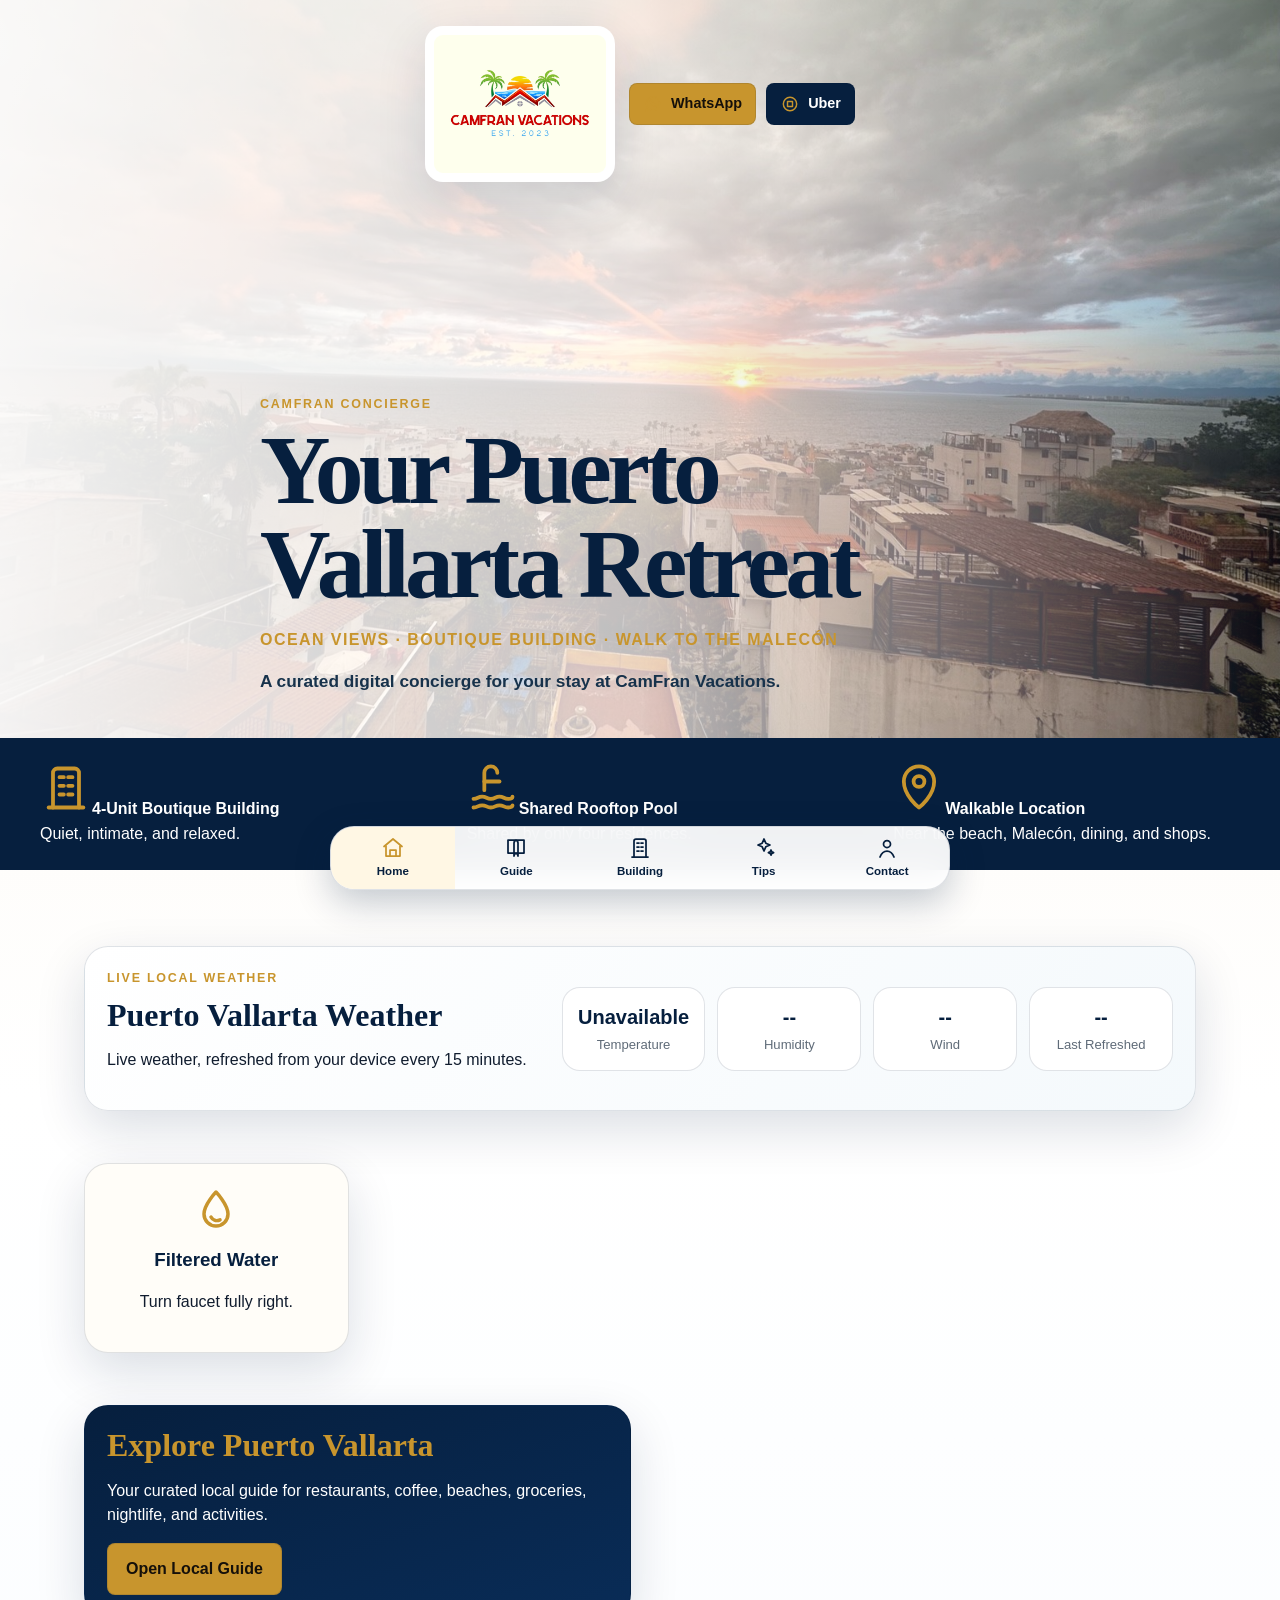
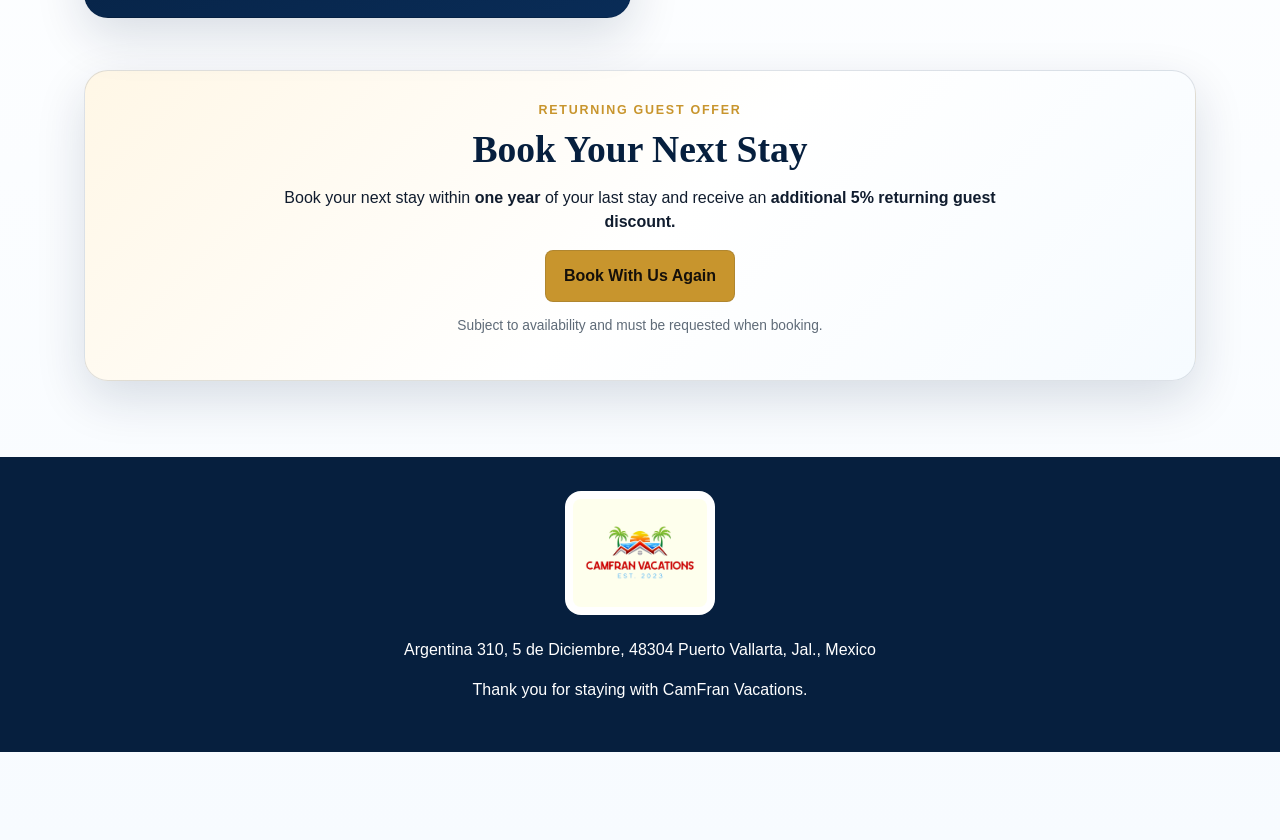
==== index.html @ a319cf04 "Add files via upload" ====
<!doctype html><html lang="en"><head><meta charset="utf-8"><meta name="viewport" content="width=device-width,initial-scale=1"><title>CamFran Concierge | Home</title><link rel="stylesheet" href="styles.css"><meta name="theme-color" content="#061f3e"></head><body>
<header class="hero"><div class="topbar"><img src="logo.jpg" class="brand-logo"><div style="display:flex;gap:10px;flex-wrap:wrap"><a class="btn gold" href="https://wa.me/525525269780"><span class="btn-icon" aria-hidden="true"><svg viewBox="0 0 24 24"><path d="M20 11.5A8 8 0 0 1 8.4 18.7L4 20l1.3-4.2A8 8 0 1 1 20 11.5z"/><path d="M9 8.5c.3 3 3.1 5.7 6.1 6.1l1-1.5-2-.9-.8.8c-1.2-.5-2.2-1.5-2.8-2.8l.8-.8-.9-2z"/></svg></span>WhatsApp</a><a class="btn navy" href="https://m.uber.com/ul/?action=setPickup&dropoff[formatted_address]=Argentina%20310%2C%205%20de%20Diciembre%2C%2048304%20Puerto%20Vallarta%2C%20Jalisco%2C%20Mexico"><span class="btn-icon" aria-hidden="true"><svg viewBox="0 0 24 24"><circle cx="12" cy="12" r="8"/><path d="M9 9h6v6H9z"/></svg></span>Uber</a></div></div><div><p class="eyebrow">CamFran Concierge</p><h1>Your Puerto Vallarta Retreat</h1><p class="subline">Ocean views · Boutique building · Walk to the Malecón</p><p class="intro">A curated digital concierge for your stay at CamFran Vacations.</p></div></header>
<section class="feature-band"><div><span class="ui-icon" aria-hidden="true"><svg viewBox="0 0 24 24"><path d="M4 21h16"/><path d="M6 21V5a2 2 0 0 1 2-2h8a2 2 0 0 1 2 2v16"/><path d="M9 7h2M13 7h2M9 11h2M13 11h2M9 15h2M13 15h2"/></svg></span><strong>4-Unit Boutique Building</strong><br><span>Quiet, intimate, and relaxed.</span></div><div><span class="ui-icon" aria-hidden="true"><svg viewBox="0 0 24 24"><path d="M3 17c2 0 2-1 4-1s2 1 4 1 2-1 4-1 2 1 4 1 2-1 2-1"/><path d="M3 21c2 0 2-1 4-1s2 1 4 1 2-1 4-1 2 1 4 1 2-1 2-1"/><path d="M8 13V5a3 3 0 0 1 6 0"/><path d="M8 9h7"/></svg></span><strong>Shared Rooftop Pool</strong><br><span>Shared by only four residences.</span></div><div><span class="ui-icon" aria-hidden="true"><svg viewBox="0 0 24 24"><path d="M12 21s7-5.3 7-12A7 7 0 1 0 5 9c0 6.7 7 12 7 12z"/><circle cx="12" cy="9" r="2.5"/></svg></span><strong>Walkable Location</strong><br><span>Near the beach, Malecón, dining, and shops.</span></div></section>
<main>

<section class="section weather-card" id="weather">
  <div>
    <p class="eyebrow">Live Local Weather</p>
    <h2>Puerto Vallarta Weather</h2>
    <p class="muted">Live weather, refreshed from your device every 15 minutes.</p>
  </div>
  <div class="weather-grid">
    <div><strong id="weather-temp">Loading...</strong><span>Temperature</span></div>
    <div><strong id="weather-humidity">--</strong><span>Humidity</span></div>
    <div><strong id="weather-wind">--</strong><span>Wind</span></div>
    <div><strong id="weather-updated">--</strong><span>Last Refreshed</span></div>
  </div>
</section>
<section class="section grid four"><article class="tile"><span class="ui-icon" aria-hidden="true"><svg viewBox="0 0 24 24"><path d="M12 3s6 6.2 6 11a6 6 0 0 1-12 0c0-4.8 6-11 6-11z"/><path d="M9.5 15.5c.7 1.4 2.5 2.3 4.5 1.4"/></svg></span><h3>Filtered Water</h3><p>Turn faucet fully right.</p></article></section><section class="section grid two"><article class="card dark"><h2>Explore Puerto Vallarta</h2><p>Your curated local guide for restaurants, coffee, beaches, groceries, nightlife, and activities.</p><a class="btn gold" href="guide.html">Open Local Guide</a></article></section>
<section class="section return-guest">
  <div class="return-inner">
    <p class="eyebrow">Returning Guest Offer</p>
    <h2>Book Your Next Stay</h2>
    <p>Book your next stay within <strong>one year</strong> of your last stay and receive an <strong>additional 5% returning guest discount.</strong></p>
    <a class="btn gold" href="https://linktr.ee/acamel?utm_source=ig&utm_medium=social&utm_content=link_in_bio&fbclid=PAdGRleAS2gqdwZG9mAmV4dG4DYWVtAjExAHNydGMGYXBwX2lkDzEyNDAyNDU3NDI4NzQxNAABpzC49WGapfwmCT6w5GXu7WuhhWnZhzw81uSGbcrA0y_BZ8LbpvivxAHhAyg1_aem_l6NZmRWjEVBDPrZDv1wnKw">Book With Us Again</a>
    <p class="fine">Subject to availability and must be requested when booking.</p>
  </div>
</section>

</main>
<nav class="bottom-nav"><a class="active" href="index.html"><span class="nav-icon" aria-hidden="true"><svg viewBox="0 0 24 24"><path d="M3 10.5 12 3l9 7.5"/><path d="M5 10v10h14V10"/><path d="M9 20v-6h6v6"/></svg></span><span>Home</span></a><a class="" href="guide.html"><span class="nav-icon" aria-hidden="true"><svg viewBox="0 0 24 24"><path d="M4 4h7a3 3 0 0 1 3 3v13a3 3 0 0 0-3-3H4z"/><path d="M20 4h-7a3 3 0 0 0-3 3v13a3 3 0 0 1 3-3h7z"/></svg></span><span>Guide</span></a><a class="" href="building.html"><span class="nav-icon" aria-hidden="true"><svg viewBox="0 0 24 24"><path d="M4 21h16"/><path d="M6 21V5a2 2 0 0 1 2-2h8a2 2 0 0 1 2 2v16"/><path d="M9 7h2M13 7h2M9 11h2M13 11h2M9 15h2M13 15h2"/></svg></span><span>Building</span></a><a class="" href="tips.html"><span class="nav-icon" aria-hidden="true"><svg viewBox="0 0 24 24"><path d="m12 3 1.8 4.2L18 9l-4.2 1.8L12 15l-1.8-4.2L6 9l4.2-1.8z"/><path d="m19 14 .8 1.8 1.8.8-1.8.8L19 19l-.8-1.6-1.8-.8 1.8-.8z"/></svg></span><span>Tips</span></a><a class="" href="contact.html"><span class="nav-icon" aria-hidden="true"><svg viewBox="0 0 24 24"><circle cx="12" cy="8" r="3.5"/><path d="M5 21c1.5-4 4-6 7-6s5.5 2 7 6"/></svg></span><span>Contact</span></a></nav><footer><img src="logo.jpg"><p>Argentina 310, 5 de Diciembre, 48304 Puerto Vallarta, Jal., Mexico</p><p>Thank you for staying with CamFran Vacations.</p></footer><script src="script.js"></script></body></html>
---- styles.css ----
:root{--navy:#061f3e;--gold:#c8952d;--cream:#fbf6ec;--paper:#fffdf8;--text:#101c2e;--muted:#5f6b78;--line:rgba(6,31,62,.12);--shadow:0 18px 50px rgba(6,31,62,.14);--radius:24px}
*{box-sizing:border-box}html{scroll-behavior:smooth}body{margin:0;font-family:-apple-system,BlinkMacSystemFont,"Segoe UI",Arial,sans-serif;background:linear-gradient(180deg,var(--cream),#fff 45%,#f7fbff);color:var(--text);line-height:1.5;padding-bottom:88px}a{text-decoration:none;color:inherit}.hero{min-height:82vh;background:linear-gradient(90deg,rgba(255,255,255,.95),rgba(255,255,255,.74),rgba(6,31,62,.25)),url("hero.jpg") center/cover no-repeat;padding:26px;display:flex;flex-direction:column;justify-content:space-between}.page-hero{background:linear-gradient(135deg,#fff8ec,#fff,#f2f8fc);padding:26px 26px 46px}.topbar{display:flex;justify-content:space-between;align-items:center;gap:14px;max-width:1160px;margin:0 auto 44px}.brand-logo{width:170px;max-width:46vw;background:#fff;border-radius:18px;padding:9px;box-shadow:var(--shadow)}.hero>div,.page-hero>p,.page-hero>h1{max-width:1160px;margin-left:auto;margin-right:auto}.eyebrow{color:var(--gold);text-transform:uppercase;letter-spacing:.14em;font-weight:900;font-size:.78rem;margin:0 0 10px}h1{font-family:Georgia,serif;color:var(--navy);font-size:clamp(3.2rem,10vw,6.1rem);line-height:.96;letter-spacing:-.05em;margin:0;max-width:760px}h2{font-family:Georgia,serif;color:var(--navy);font-size:2rem;line-height:1.08;margin:0 0 14px}h3{color:var(--navy);margin:8px 0}.intro{max-width:560px;font-size:1.08rem;color:#17324b;font-weight:700}.subline{color:var(--gold);text-transform:uppercase;letter-spacing:.09em;font-weight:900}main{max-width:1160px;margin:0 auto;padding:24px}.section{margin:52px 0}.grid{display:grid;gap:18px}.two{grid-template-columns:1fr 1fr}.three{grid-template-columns:repeat(3,1fr)}.four{grid-template-columns:repeat(4,1fr)}.card,.tile,.place,.photo-card{background:var(--paper);border:1px solid var(--line);border-radius:var(--radius);box-shadow:var(--shadow);padding:22px}.tile{text-align:center}.tile b,.place b{font-size:2rem;color:var(--gold);display:block;margin-bottom:8px}.dark{background:linear-gradient(160deg,var(--navy),#092c57);color:#fff}.dark h2,.dark h3{color:var(--gold)}.btn{display:inline-flex;align-items:center;justify-content:center;gap:8px;border-radius:8px;padding:13px 18px;font-weight:900;min-height:46px;border:1px solid var(--line)}.gold{background:var(--gold);color:#15100a}.navy{background:var(--navy);color:#fff}.small{padding:10px 13px;min-height:38px;font-size:.9rem}.feature-band{background:var(--navy);color:#fff;display:grid;grid-template-columns:repeat(3,1fr)}.feature-band div{padding:24px 40px}.feature-band b{color:var(--gold);font-size:2rem}.note{background:#fff7e4;border-left:5px solid var(--gold);padding:13px 15px;border-radius:14px;font-weight:700}.check,.rules{list-style:none;padding:0;margin:0}.check li,.rules li{position:relative;padding-left:28px;margin:10px 0}.check li:before,.rules li:before{content:"";position:absolute;left:0;top:.45em;width:9px;height:9px;border:2px solid var(--gold);border-radius:50%}.photo-card{padding:0;overflow:hidden}.photo-card img,.property-grid img{width:100%;height:280px;object-fit:cover;display:block}.photo-card div{padding:22px}.property-grid{display:grid;grid-template-columns:repeat(3,1fr);gap:14px}.property-grid img{border-radius:22px;box-shadow:var(--shadow)}.steps{counter-reset:item;list-style:none;margin:0;padding:0}.steps li{counter-increment:item;position:relative;padding-left:40px;margin:12px 0}.steps li:before{content:counter(item);position:absolute;left:0;top:-1px;width:28px;height:28px;border-radius:50%;display:grid;place-items:center;background:var(--gold);color:#fff;font-weight:900}.place{display:flex;flex-direction:column;gap:8px}.tag{font-size:.78rem;text-transform:uppercase;letter-spacing:.12em;color:var(--gold);font-weight:900}.vendor-logo{width:120px;background:#fff;border-radius:16px}.searchbox{position:sticky;top:0;z-index:3;background:rgba(255,255,255,.9);backdrop-filter:blur(14px);border:1px solid var(--line);border-radius:18px;padding:12px;box-shadow:var(--shadow);display:flex;gap:10px;align-items:center}.searchbox input{border:0;background:transparent;font-size:1rem;outline:0;width:100%}.bottom-nav{position:fixed;z-index:99;left:10px;right:10px;bottom:10px;max-width:620px;margin:auto;background:rgba(255,255,255,.94);backdrop-filter:blur(16px);border:1px solid var(--line);box-shadow:0 12px 36px rgba(6,31,62,.24);border-radius:24px;display:grid;grid-template-columns:repeat(5,1fr);overflow:hidden}.bottom-nav a{display:flex;flex-direction:column;align-items:center;gap:3px;padding:9px 4px;color:var(--navy);font-size:.72rem;font-weight:800}.bottom-nav .active{background:#fff7e4}.bottom-nav b{font-size:1.2rem}.copy{border:0;background:#eef5fa;color:var(--navy);font-weight:900;padding:8px 10px;border-radius:10px}.fine{font-size:.86rem;color:var(--muted)}footer{background:var(--navy);color:#fff;text-align:center;padding:34px 20px}footer img{width:150px;background:#fff;border-radius:16px;padding:8px}@media(max-width:900px){.hero{min-height:76vh;background:linear-gradient(180deg,rgba(255,255,255,.96),rgba(255,255,255,.78),rgba(6,31,62,.38)),url("hero.jpg") center/cover no-repeat}.topbar{align-items:flex-start}.brand-logo{width:142px}.two,.three,.four,.feature-band,.property-grid{grid-template-columns:1fr}.feature-band div{padding:22px 24px}main{padding:16px}h1{font-size:3.7rem}.photo-card img,.property-grid img{height:245px}}


.weather-card{
  background:linear-gradient(135deg,#fff,#f4f9fc);
  border:1px solid var(--line);
  border-radius:var(--radius);
  box-shadow:var(--shadow);
  padding:22px;
  display:grid;
  grid-template-columns:1fr 1.4fr;
  gap:18px;
  align-items:center;
}
.weather-grid{
  display:grid;
  grid-template-columns:repeat(4,1fr);
  gap:12px;
}
.weather-grid div{
  background:#fff;
  border:1px solid var(--line);
  border-radius:18px;
  padding:14px;
  text-align:center;
}
.weather-grid strong{
  display:block;
  color:var(--navy);
  font-size:1.25rem;
}
.weather-grid span{
  color:var(--muted);
  font-size:.82rem;
}
.return-guest{
  background:linear-gradient(135deg,#fff7e6,#ffffff 52%,#f6fbff);
  border:1px solid var(--line);
  border-radius:var(--radius);
  box-shadow:var(--shadow);
  overflow:hidden;
}
.return-inner{
  padding:30px;
  text-align:center;
  max-width:780px;
  margin:0 auto;
}
.return-inner h2{font-size:2.35rem}
.guide-tiles{
  display:grid;
  grid-template-columns:repeat(2,1fr);
  gap:20px;
}
.guide-tile{
  background:var(--paper);
  border:1px solid var(--line);
  border-radius:var(--radius);
  box-shadow:var(--shadow);
  padding:22px;
}
.tile-head{
  display:flex;
  align-items:flex-start;
  gap:14px;
  border-bottom:1px solid var(--line);
  padding-bottom:14px;
  margin-bottom:16px;
}
.tile-head b{
  font-size:2.2rem;
  color:var(--gold);
}
.listing{
  padding:14px 0;
  border-bottom:1px solid rgba(6,31,62,.08);
}
.listing:last-child{border-bottom:0}
.mini-logo{
  width:96px;
  background:#fff;
  border-radius:12px;
  display:block;
  margin-bottom:8px;
}
@media(max-width:900px){
  .weather-card,
  .weather-grid,
  .guide-tiles{
    grid-template-columns:1fr;
  }
}


.button-row{
  display:flex;
  gap:10px;
  flex-wrap:wrap;
  margin-top:8px;
}
.button-row .btn{
  flex:1 1 130px;
}





/* CamFran Design Standard v5.5: unified premium outline icons */
.ui-icon,
.nav-icon,
.btn-icon{
  display:inline-flex;
  color:#c8952d;
  flex:0 0 auto;
}
.ui-icon svg,
.nav-icon svg,
.btn-icon svg{
  width:100%;
  height:100%;
  fill:none;
  stroke:currentColor;
  stroke-width:1.75;
  stroke-linecap:round;
  stroke-linejoin:round;
}
.tile .ui-icon{
  width:48px;
  height:48px;
  display:flex;
  margin:0 auto 12px;
}
.feature-band .ui-icon{
  width:52px;
  height:52px;
  margin:0 0 8px;
}
.tile-head .ui-icon{
  width:58px;
  height:58px;
  margin:0;
}
.nav-icon{
  width:24px;
  height:24px;
  color:var(--navy);
}
.bottom-nav .active .nav-icon{
  color:#c8952d;
}
.btn-icon{
  width:20px;
  height:20px;
}
.topbar .brand-logo{
  width:190px;
}
.topbar .btn{
  min-height:40px;
  padding:9px 13px;
  font-size:.9rem;
}
@media(max-width:900px){
  .topbar .brand-logo{width:160px}
  .topbar .btn{min-height:38px;padding:8px 11px;font-size:.86rem}
}
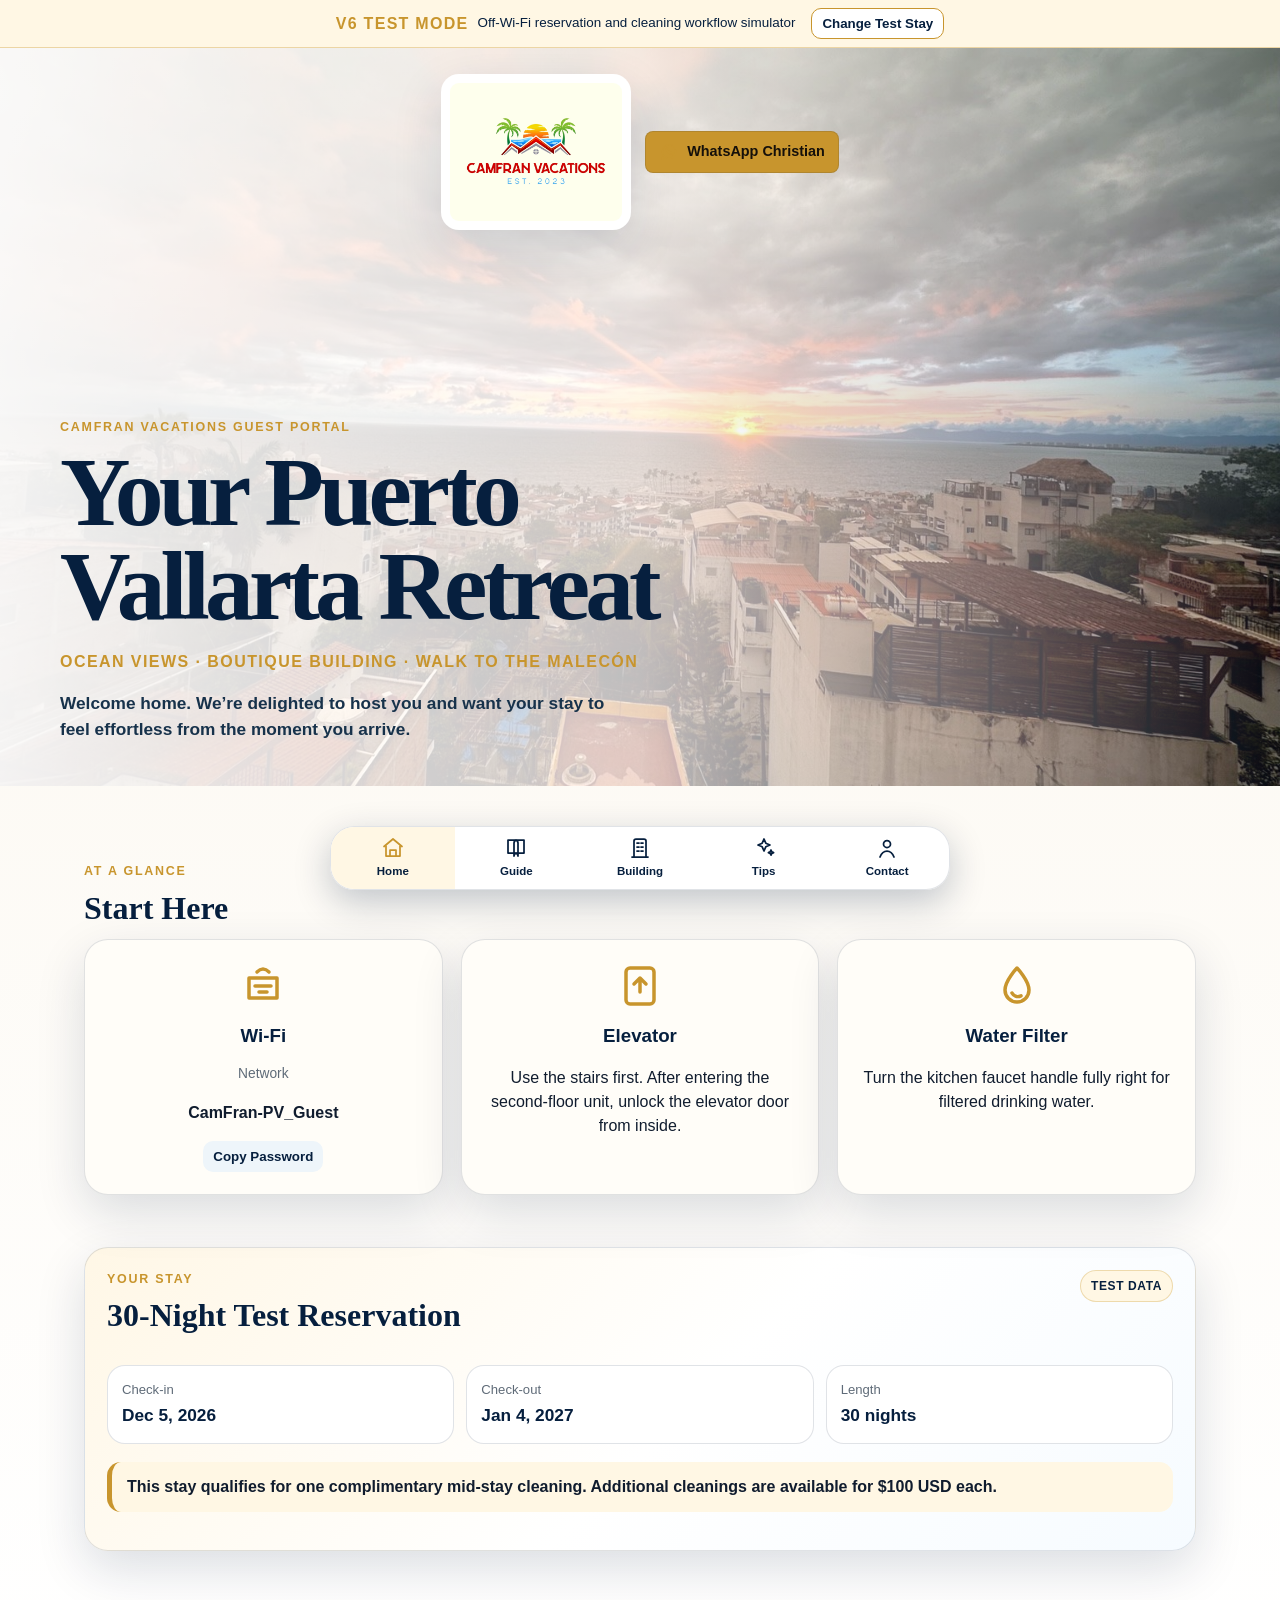
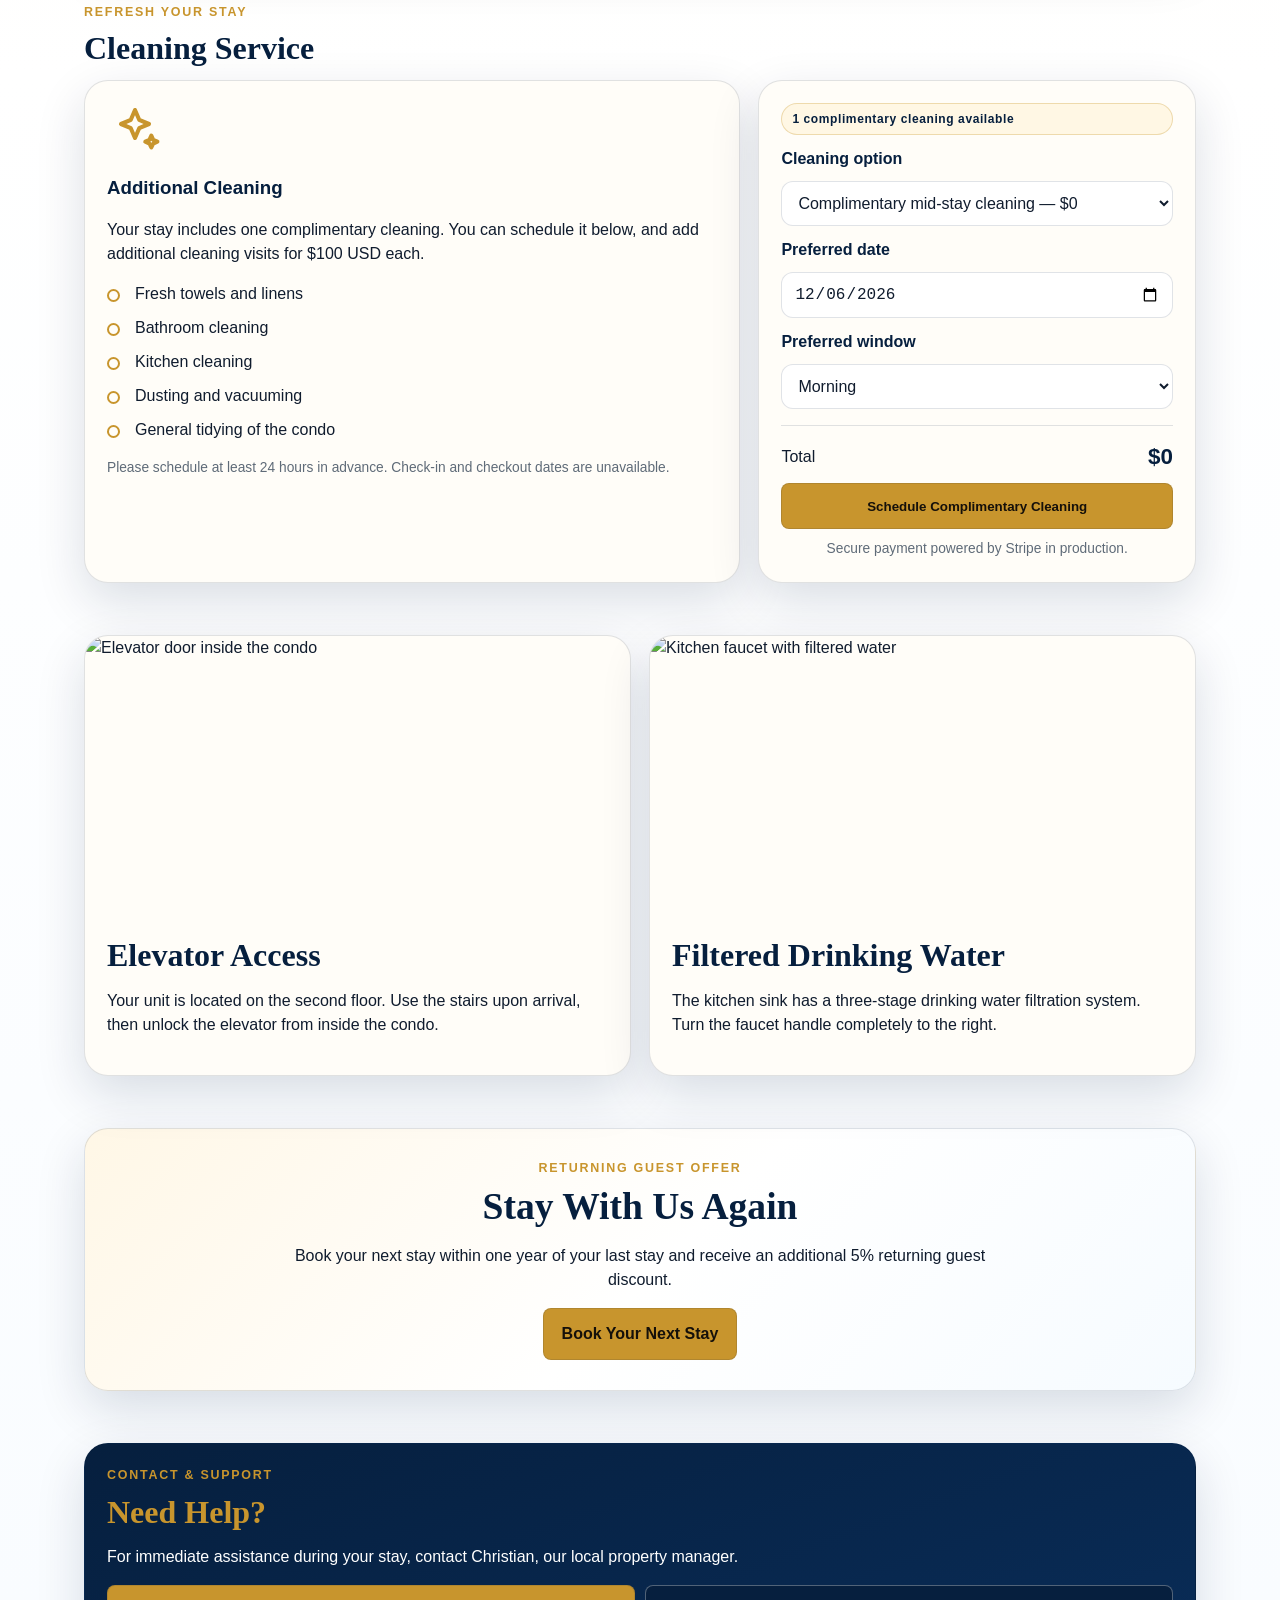
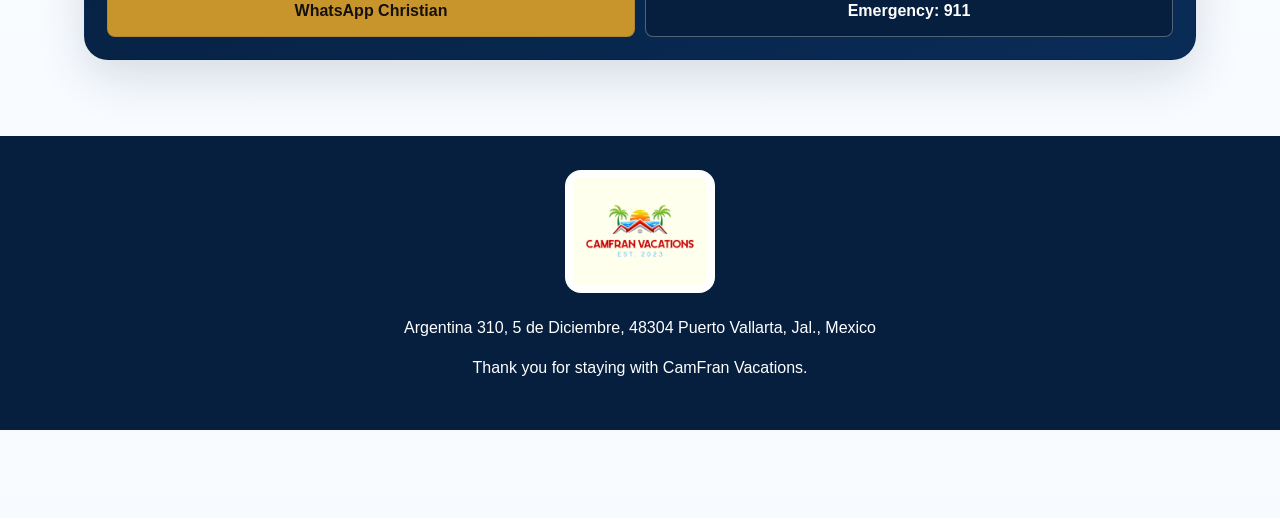
==== commit 05255158: "Add files via upload" ====
--- a/index.html
+++ b/index.html
@@ -1,31 +1,202 @@
-<!doctype html><html lang="en"><head><meta charset="utf-8"><meta name="viewport" content="width=device-width,initial-scale=1"><title>CamFran Concierge | Home</title><link rel="stylesheet" href="styles.css"><meta name="theme-color" content="#061f3e"></head><body>
-<header class="hero"><div class="topbar"><img src="logo.jpg" class="brand-logo"><div style="display:flex;gap:10px;flex-wrap:wrap"><a class="btn gold" href="https://wa.me/525525269780"><span class="btn-icon" aria-hidden="true"><svg viewBox="0 0 24 24"><path d="M20 11.5A8 8 0 0 1 8.4 18.7L4 20l1.3-4.2A8 8 0 1 1 20 11.5z"/><path d="M9 8.5c.3 3 3.1 5.7 6.1 6.1l1-1.5-2-.9-.8.8c-1.2-.5-2.2-1.5-2.8-2.8l.8-.8-.9-2z"/></svg></span>WhatsApp</a><a class="btn navy" href="https://m.uber.com/ul/?action=setPickup&dropoff[formatted_address]=Argentina%20310%2C%205%20de%20Diciembre%2C%2048304%20Puerto%20Vallarta%2C%20Jalisco%2C%20Mexico"><span class="btn-icon" aria-hidden="true"><svg viewBox="0 0 24 24"><circle cx="12" cy="12" r="8"/><path d="M9 9h6v6H9z"/></svg></span>Uber</a></div></div><div><p class="eyebrow">CamFran Concierge</p><h1>Your Puerto Vallarta Retreat</h1><p class="subline">Ocean views · Boutique building · Walk to the Malecón</p><p class="intro">A curated digital concierge for your stay at CamFran Vacations.</p></div></header>
-<section class="feature-band"><div><span class="ui-icon" aria-hidden="true"><svg viewBox="0 0 24 24"><path d="M4 21h16"/><path d="M6 21V5a2 2 0 0 1 2-2h8a2 2 0 0 1 2 2v16"/><path d="M9 7h2M13 7h2M9 11h2M13 11h2M9 15h2M13 15h2"/></svg></span><strong>4-Unit Boutique Building</strong><br><span>Quiet, intimate, and relaxed.</span></div><div><span class="ui-icon" aria-hidden="true"><svg viewBox="0 0 24 24"><path d="M3 17c2 0 2-1 4-1s2 1 4 1 2-1 4-1 2 1 4 1 2-1 2-1"/><path d="M3 21c2 0 2-1 4-1s2 1 4 1 2-1 4-1 2 1 4 1 2-1 2-1"/><path d="M8 13V5a3 3 0 0 1 6 0"/><path d="M8 9h7"/></svg></span><strong>Shared Rooftop Pool</strong><br><span>Shared by only four residences.</span></div><div><span class="ui-icon" aria-hidden="true"><svg viewBox="0 0 24 24"><path d="M12 21s7-5.3 7-12A7 7 0 1 0 5 9c0 6.7 7 12 7 12z"/><circle cx="12" cy="9" r="2.5"/></svg></span><strong>Walkable Location</strong><br><span>Near the beach, Malecón, dining, and shops.</span></div></section>
-<main>
-
-<section class="section weather-card" id="weather">
-  <div>
-    <p class="eyebrow">Live Local Weather</p>
-    <h2>Puerto Vallarta Weather</h2>
-    <p class="muted">Live weather, refreshed from your device every 15 minutes.</p>
+<!doctype html>
+<html lang="en">
+<head>
+  <meta charset="utf-8">
+  <meta name="viewport" content="width=device-width,initial-scale=1">
+  <title>CamFran Vacations | V6 Test Portal</title>
+  <link rel="stylesheet" href="styles.css">
+</head>
+<body>
+  <div class="test-banner">
+    <div>
+      <strong>V6 TEST MODE</strong>
+      <span>Off-Wi-Fi reservation and cleaning workflow simulator</span>
+    </div>
+    <button id="openTester" class="test-button" type="button">Change Test Stay</button>
   </div>
-  <div class="weather-grid">
-    <div><strong id="weather-temp">Loading...</strong><span>Temperature</span></div>
-    <div><strong id="weather-humidity">--</strong><span>Humidity</span></div>
-    <div><strong id="weather-wind">--</strong><span>Wind</span></div>
-    <div><strong id="weather-updated">--</strong><span>Last Refreshed</span></div>
-  </div>
-</section>
-<section class="section grid four"><article class="tile"><span class="ui-icon" aria-hidden="true"><svg viewBox="0 0 24 24"><path d="M12 3s6 6.2 6 11a6 6 0 0 1-12 0c0-4.8 6-11 6-11z"/><path d="M9.5 15.5c.7 1.4 2.5 2.3 4.5 1.4"/></svg></span><h3>Filtered Water</h3><p>Turn faucet fully right.</p></article></section><section class="section grid two"><article class="card dark"><h2>Explore Puerto Vallarta</h2><p>Your curated local guide for restaurants, coffee, beaches, groceries, nightlife, and activities.</p><a class="btn gold" href="guide.html">Open Local Guide</a></article></section>
-<section class="section return-guest">
-  <div class="return-inner">
-    <p class="eyebrow">Returning Guest Offer</p>
-    <h2>Book Your Next Stay</h2>
-    <p>Book your next stay within <strong>one year</strong> of your last stay and receive an <strong>additional 5% returning guest discount.</strong></p>
-    <a class="btn gold" href="https://linktr.ee/acamel?utm_source=ig&utm_medium=social&utm_content=link_in_bio&fbclid=PAdGRleAS2gqdwZG9mAmV4dG4DYWVtAjExAHNydGMGYXBwX2lkDzEyNDAyNDU3NDI4NzQxNAABpzC49WGapfwmCT6w5GXu7WuhhWnZhzw81uSGbcrA0y_BZ8LbpvivxAHhAyg1_aem_l6NZmRWjEVBDPrZDv1wnKw">Book With Us Again</a>
-    <p class="fine">Subject to availability and must be requested when booking.</p>
-  </div>
-</section>
-
-</main>
-<nav class="bottom-nav"><a class="active" href="index.html"><span class="nav-icon" aria-hidden="true"><svg viewBox="0 0 24 24"><path d="M3 10.5 12 3l9 7.5"/><path d="M5 10v10h14V10"/><path d="M9 20v-6h6v6"/></svg></span><span>Home</span></a><a class="" href="guide.html"><span class="nav-icon" aria-hidden="true"><svg viewBox="0 0 24 24"><path d="M4 4h7a3 3 0 0 1 3 3v13a3 3 0 0 0-3-3H4z"/><path d="M20 4h-7a3 3 0 0 0-3 3v13a3 3 0 0 1 3-3h7z"/></svg></span><span>Guide</span></a><a class="" href="building.html"><span class="nav-icon" aria-hidden="true"><svg viewBox="0 0 24 24"><path d="M4 21h16"/><path d="M6 21V5a2 2 0 0 1 2-2h8a2 2 0 0 1 2 2v16"/><path d="M9 7h2M13 7h2M9 11h2M13 11h2M9 15h2M13 15h2"/></svg></span><span>Building</span></a><a class="" href="tips.html"><span class="nav-icon" aria-hidden="true"><svg viewBox="0 0 24 24"><path d="m12 3 1.8 4.2L18 9l-4.2 1.8L12 15l-1.8-4.2L6 9l4.2-1.8z"/><path d="m19 14 .8 1.8 1.8.8-1.8.8L19 19l-.8-1.6-1.8-.8 1.8-.8z"/></svg></span><span>Tips</span></a><a class="" href="contact.html"><span class="nav-icon" aria-hidden="true"><svg viewBox="0 0 24 24"><circle cx="12" cy="8" r="3.5"/><path d="M5 21c1.5-4 4-6 7-6s5.5 2 7 6"/></svg></span><span>Contact</span></a></nav><footer><img src="logo.jpg"><p>Argentina 310, 5 de Diciembre, 48304 Puerto Vallarta, Jal., Mexico</p><p>Thank you for staying with CamFran Vacations.</p></footer><script src="script.js"></script></body></html>+
+  <header class="hero">
+    <div class="topbar">
+      <img class="brand-logo" src="logo.jpg" alt="CamFran Vacations logo">
+      <a class="btn gold small" href="https://wa.me/" target="_blank" rel="noopener">
+        <span class="btn-icon" aria-hidden="true"><svg viewBox="0 0 24 24"><path d="M20 11.5A8 8 0 0 1 8.4 18.7L4 20l1.3-4.2A8 8 0 1 1 20 11.5z"/><path d="M9 8.5c.3 3 3.1 5.7 6.1 6.1l1-1.5-2-.9-.8.8c-1.2-.5-2.2-1.5-2.8-2.8l.8-.8-.9-2z"/></svg></span> WhatsApp Christian
+      </a>
+    </div>
+    <div class="hero-copy">
+      <p class="eyebrow">CamFran Vacations Guest Portal</p>
+      <h1>Your Puerto Vallarta Retreat</h1>
+      <p class="subline">Ocean views · Boutique building · Walk to the Malecón</p>
+      <p class="intro">Welcome home. We’re delighted to host you and want your stay to feel effortless from the moment you arrive.</p>
+    </div>
+  </header>
+
+  <main>
+    <section class="section" id="start">
+      <p class="eyebrow">At a Glance</p>
+      <h2>Start Here</h2>
+      <div class="grid three">
+        <article class="tile">
+          <span class="ui-icon" aria-hidden="true"><svg viewBox="0 0 24 24"><path d="M5 8h14v10H5z"/><path d="M8 12h8M10 15h4"/><path d="M9 5c2-2 4-2 6 0"/></svg></span>
+          <h3>Wi-Fi</h3>
+          <p class="fine">Network</p>
+          <p><strong>CamFran-PV_Guest</strong></p>
+          <button class="copy" type="button">Copy Password</button>
+        </article>
+        <article class="tile">
+          <span class="ui-icon" aria-hidden="true"><svg viewBox="0 0 24 24"><rect x="5" y="3" width="14" height="18" rx="2"/><path d="m9 11 3-3 3 3M12 8v7"/></svg></span>
+          <h3>Elevator</h3>
+          <p>Use the stairs first. After entering the second-floor unit, unlock the elevator door from inside.</p>
+        </article>
+        <article class="tile">
+          <span class="ui-icon" aria-hidden="true"><svg viewBox="0 0 24 24"><path d="M12 3s6 6.2 6 11a6 6 0 0 1-12 0c0-4.8 6-11 6-11z"/><path d="M9.5 15.5c.7 1.4 2.5 2.3 4.5 1.4"/></svg></span>
+          <h3>Water Filter</h3>
+          <p>Turn the kitchen faucet handle fully right for filtered drinking water.</p>
+        </article>
+      </div>
+    </section>
+
+    <section class="section stay-card" id="stayAware">
+      <div class="stay-head">
+        <div>
+          <p class="eyebrow">Your Stay</p>
+          <h2 id="stayHeadline">Test Reservation</h2>
+        </div>
+        <span class="status-pill">TEST DATA</span>
+      </div>
+      <div class="stay-grid">
+        <div><span>Check-in</span><strong id="checkinDisplay"></strong></div>
+        <div><span>Check-out</span><strong id="checkoutDisplay"></strong></div>
+        <div><span>Length</span><strong id="nightsDisplay"></strong></div>
+      </div>
+      <p id="entitlementText" class="note"></p>
+    </section>
+
+    <section class="section" id="cleaning">
+      <p class="eyebrow">Refresh Your Stay</p>
+      <h2>Cleaning Service</h2>
+      <div class="cleaning-layout">
+        <article class="card">
+          <span class="ui-icon large" aria-hidden="true"><svg viewBox="0 0 24 24"><path d="m12 3 1.8 4.2L18 9l-4.2 1.8L12 15l-1.8-4.2L6 9l4.2-1.8z"/><path d="m19 14 .8 1.8 1.8.8-1.8.8L19 19l-.8-1.6-1.8-.8 1.8-.8z"/></svg></span>
+          <h3 id="cleaningTitle">Additional Cleaning</h3>
+          <p id="cleaningIntro"></p>
+          <ul class="check">
+            <li>Fresh towels and linens</li>
+            <li>Bathroom cleaning</li>
+            <li>Kitchen cleaning</li>
+            <li>Dusting and vacuuming</li>
+            <li>General tidying of the condo</li>
+          </ul>
+          <p class="fine">Please schedule at least 24 hours in advance. Check-in and checkout dates are unavailable.</p>
+        </article>
+
+        <article class="card booking-card">
+          <div id="includedBadge" class="included-badge" hidden>1 complimentary cleaning available</div>
+          <label for="cleaningType">Cleaning option</label>
+          <select id="cleaningType"></select>
+
+          <label for="cleaningDate">Preferred date</label>
+          <div class="date-wrap">
+            <input id="cleaningDate" type="date">
+          </div>
+
+          <label for="timeWindow">Preferred window</label>
+          <select id="timeWindow">
+            <option value="Morning">Morning</option>
+            <option value="Afternoon">Afternoon</option>
+          </select>
+
+          <div class="price-row">
+            <span>Total</span>
+            <strong id="priceDisplay">$100 USD</strong>
+          </div>
+
+          <button id="reserveCleaning" class="btn gold wide" type="button">Reserve Cleaning · $100</button>
+          <p class="fine centered">Secure payment powered by Stripe in production.</p>
+        </article>
+      </div>
+    </section>
+
+    <section class="section" id="confirmation" hidden>
+      <div class="confirmation-card">
+        <p class="eyebrow">Test Confirmation</p>
+        <h2>Cleaning request recorded</h2>
+        <p id="confirmationSummary"></p>
+        <div class="notification-preview">
+          <h3>What production will send</h3>
+          <p><strong>Guest:</strong> reservation confirmation through the configured guest communication channel.</p>
+          <p><strong>Operations:</strong> email and optional WhatsApp notification with guest, stay, selected date, time window, and payment/complimentary status.</p>
+        </div>
+        <button id="resetBooking" class="btn navy" type="button">Reset Test Booking</button>
+      </div>
+    </section>
+
+    <section class="section">
+      <div class="grid two">
+        <article class="photo-card">
+          <img src="https://anthonycamel-glitch.github.io/CamFran-PV/elevator.jpg" alt="Elevator door inside the condo">
+          <div><h2>Elevator Access</h2><p>Your unit is located on the second floor. Use the stairs upon arrival, then unlock the elevator from inside the condo.</p></div>
+        </article>
+        <article class="photo-card">
+          <img src="https://anthonycamel-glitch.github.io/CamFran-PV/faucet.jpg" alt="Kitchen faucet with filtered water">
+          <div><h2>Filtered Drinking Water</h2><p>The kitchen sink has a three-stage drinking water filtration system. Turn the faucet handle completely to the right.</p></div>
+        </article>
+      </div>
+    </section>
+
+    <section class="section return-guest">
+      <div class="return-inner">
+        <p class="eyebrow">Returning Guest Offer</p>
+        <h2>Stay With Us Again</h2>
+        <p>Book your next stay within one year of your last stay and receive an additional 5% returning guest discount.</p>
+        <a class="btn gold" href="https://linktr.ee/" target="_blank" rel="noopener">Book Your Next Stay</a>
+      </div>
+    </section>
+
+    <section class="section" id="help">
+      <div class="card dark">
+        <p class="eyebrow">Contact & Support</p>
+        <h2>Need Help?</h2>
+        <p>For immediate assistance during your stay, contact Christian, our local property manager.</p>
+        <div class="button-row">
+          <a class="btn gold" href="https://wa.me/" target="_blank" rel="noopener">WhatsApp Christian</a>
+          <a class="btn navy invert" href="tel:911">Emergency: 911</a>
+        </div>
+      </div>
+    </section>
+  </main>
+
+  <footer>
+    <img src="logo.jpg" alt="CamFran Vacations logo">
+    <p>Argentina 310, 5 de Diciembre, 48304 Puerto Vallarta, Jal., Mexico</p>
+    <p>Thank you for staying with CamFran Vacations.</p>
+  </footer>
+
+  <nav class="bottom-nav" aria-label="Guest portal navigation"><a class="active" href="index.html"><span class="nav-icon" aria-hidden="true"><svg viewBox="0 0 24 24"><path d="M3 10.5 12 3l9 7.5"/><path d="M5 10v10h14V10"/><path d="M9 20v-6h6v6"/></svg></span><span>Home</span></a><a href="guide.html"><span class="nav-icon" aria-hidden="true"><svg viewBox="0 0 24 24"><path d="M4 4h7a3 3 0 0 1 3 3v13a3 3 0 0 0-3-3H4z"/><path d="M20 4h-7a3 3 0 0 0-3 3v13a3 3 0 0 1 3-3h7z"/></svg></span><span>Guide</span></a><a href="building.html"><span class="nav-icon" aria-hidden="true"><svg viewBox="0 0 24 24"><path d="M4 21h16"/><path d="M6 21V5a2 2 0 0 1 2-2h8a2 2 0 0 1 2 2v16"/><path d="M9 7h2M13 7h2M9 11h2M13 11h2M9 15h2M13 15h2"/></svg></span><span>Building</span></a><a href="tips.html"><span class="nav-icon" aria-hidden="true"><svg viewBox="0 0 24 24"><path d="m12 3 1.8 4.2L18 9l-4.2 1.8L12 15l-1.8-4.2L6 9l4.2-1.8z"/><path d="m19 14 .8 1.8 1.8.8-1.8.8L19 19l-.8-1.6-1.8-.8 1.8-.8z"/></svg></span><span>Tips</span></a><a href="contact.html"><span class="nav-icon" aria-hidden="true"><svg viewBox="0 0 24 24"><circle cx="12" cy="8" r="3.5"/><path d="M5 21c1.5-4 4-6 7-6s5.5 2 7 6"/></svg></span><span>Contact</span></a></nav>
+
+  <dialog id="testerDialog">
+    <form method="dialog" class="tester-panel">
+      <div class="tester-head">
+        <div>
+          <p class="eyebrow">Reservation Simulator</p>
+          <h2>Test Stay Length</h2>
+        </div>
+        <button class="close-button" value="cancel" aria-label="Close">×</button>
+      </div>
+      <p class="fine">This replaces iGMS only for testing. No reservation data leaves the browser.</p>
+      <div class="preset-grid">
+        <button type="button" data-nights="7">7 nights</button>
+        <button type="button" data-nights="14">14 nights</button>
+        <button type="button" data-nights="21">21 nights</button>
+        <button type="button" data-nights="30">30 nights</button>
+      </div>
+      <label for="customCheckin">Custom check-in</label>
+      <div class="date-wrap"><input id="customCheckin" type="date"></div>
+      <label for="customCheckout">Custom check-out</label>
+      <div class="date-wrap"><input id="customCheckout" type="date"></div>
+      <button id="applyCustom" class="btn gold wide" type="button">Apply Custom Stay</button>
+    </form>
+  </dialog>
+
+  <script src="script.js"></script>
+</body>
+</html>
--- a/styles.css
+++ b/styles.css
@@ -167,3 +167,54 @@
   .topbar .brand-logo{width:160px}
   .topbar .btn{min-height:38px;padding:8px 11px;font-size:.86rem}
 }
+
+/* V6 test workflow additions */
+:root{
+  --navy:#061f3e;--gold:#c8952d;--cream:#fbf6ec;--paper:#fffdf8;
+  --text:#101c2e;--muted:#5f6b78;--line:rgba(6,31,62,.12);
+  --shadow:0 18px 50px rgba(6,31,62,.14);--radius:24px
+}
+*{box-sizing:border-box}html{scroll-behavior:smooth}
+body{margin:0;font-family:-apple-system,BlinkMacSystemFont,"Segoe UI",Arial,sans-serif;background:linear-gradient(180deg,var(--cream),#fff 45%,#f7fbff);color:var(--text);line-height:1.5;padding-bottom:88px}
+a{text-decoration:none;color:inherit}
+.test-banner{position:sticky;top:0;z-index:120;background:#fff7e4;border-bottom:1px solid rgba(200,149,45,.35);padding:8px 16px;display:flex;align-items:center;justify-content:center;gap:16px;color:var(--navy)}
+.test-banner div{display:flex;gap:9px;align-items:center;flex-wrap:wrap}.test-banner strong{color:var(--gold);letter-spacing:.08em}.test-banner span{font-size:.84rem}
+.test-button{border:1px solid var(--gold);background:#fff;color:var(--navy);font-weight:800;border-radius:10px;padding:7px 10px}
+.hero{min-height:82vh;background:linear-gradient(90deg,rgba(255,255,255,.95),rgba(255,255,255,.74),rgba(6,31,62,.25)),url("hero.jpg") center/cover no-repeat;padding:26px;display:flex;flex-direction:column;justify-content:space-between}
+.topbar{display:flex;justify-content:space-between;align-items:center;gap:14px;max-width:1160px;margin:0 auto 44px}
+.brand-logo{width:190px;max-width:46vw;background:#fff;border-radius:18px;padding:9px;box-shadow:var(--shadow)}
+.hero-copy{max-width:1160px;width:100%;margin:0 auto}.eyebrow{color:var(--gold);text-transform:uppercase;letter-spacing:.14em;font-weight:900;font-size:.78rem;margin:0 0 10px}
+h1{font-family:Georgia,serif;color:var(--navy);font-size:clamp(3.2rem,10vw,6.1rem);line-height:.96;letter-spacing:-.05em;margin:0;max-width:760px}
+h2{font-family:Georgia,serif;color:var(--navy);font-size:2rem;line-height:1.08;margin:0 0 14px}
+h3{color:var(--navy);margin:8px 0}.intro{max-width:560px;font-size:1.08rem;color:#17324b;font-weight:700}.subline{color:var(--gold);text-transform:uppercase;letter-spacing:.09em;font-weight:900}
+main{max-width:1160px;margin:0 auto;padding:24px}.section{margin:52px 0}.grid{display:grid;gap:18px}.two{grid-template-columns:1fr 1fr}.three{grid-template-columns:repeat(3,1fr)}
+.card,.tile,.photo-card,.stay-card{background:var(--paper);border:1px solid var(--line);border-radius:var(--radius);box-shadow:var(--shadow);padding:22px}
+.tile{text-align:center}.ui-icon{display:inline-flex;color:var(--gold);font-size:2.4rem;line-height:1}.ui-icon.large{font-size:3rem}.tile .ui-icon{margin:0 auto 12px}
+.btn{display:inline-flex;align-items:center;justify-content:center;gap:8px;border-radius:8px;padding:13px 18px;font-weight:900;min-height:46px;border:1px solid var(--line);cursor:pointer}
+.gold{background:var(--gold);color:#15100a}.navy{background:var(--navy);color:#fff}.small{padding:10px 13px;min-height:38px;font-size:.9rem}.wide{width:100%}.invert{border-color:rgba(255,255,255,.3)}
+.note{background:#fff7e4;border-left:5px solid var(--gold);padding:13px 15px;border-radius:14px;font-weight:700}
+.check{list-style:none;padding:0;margin:16px 0}.check li{position:relative;padding-left:28px;margin:10px 0}.check li:before{content:"";position:absolute;left:0;top:.45em;width:9px;height:9px;border:2px solid var(--gold);border-radius:50%}
+.photo-card{padding:0;overflow:hidden}.photo-card img{width:100%;height:280px;object-fit:cover;display:block}.photo-card div{padding:22px}.fine{font-size:.86rem;color:var(--muted)}
+.copy{border:0;background:#eef5fa;color:var(--navy);font-weight:900;padding:8px 10px;border-radius:10px}
+.stay-card{background:linear-gradient(135deg,#fff7e6,#fff 54%,#f6fbff)}.stay-head{display:flex;justify-content:space-between;gap:14px;align-items:flex-start}.status-pill,.included-badge{display:inline-flex;border-radius:999px;background:#fff7e4;color:var(--navy);border:1px solid rgba(200,149,45,.3);padding:6px 10px;font-size:.75rem;font-weight:900;letter-spacing:.05em}
+.stay-grid{display:grid;grid-template-columns:repeat(3,1fr);gap:12px;margin:18px 0}.stay-grid div{background:#fff;border:1px solid var(--line);border-radius:18px;padding:14px}.stay-grid span{display:block;color:var(--muted);font-size:.82rem}.stay-grid strong{display:block;color:var(--navy);font-size:1.08rem;margin-top:3px}
+.cleaning-layout{display:grid;grid-template-columns:1.2fr .8fr;gap:18px}.booking-card{display:flex;flex-direction:column;gap:10px}.booking-card label,.tester-panel label{font-weight:800;color:var(--navy);margin-top:2px}.booking-card select,.tester-panel select{width:100%;border:1px solid var(--line);background:#fff;border-radius:12px;padding:12px;font-size:1rem;color:var(--text)}
+.date-wrap{width:100%;border:1px solid var(--line);background:#fff;border-radius:12px;padding:12px}.date-wrap input{display:block;width:100%;min-width:0;border:0;background:transparent;padding:0;font-size:1rem;color:var(--text)}
+.price-row{display:flex;justify-content:space-between;align-items:center;border-top:1px solid var(--line);padding-top:14px;margin-top:6px}.price-row strong{font-size:1.4rem;color:var(--navy)}.centered{text-align:center;margin:0}
+.confirmation-card{background:linear-gradient(160deg,var(--navy),#092c57);color:#fff;border-radius:var(--radius);box-shadow:var(--shadow);padding:26px}.confirmation-card h2,.confirmation-card h3{color:var(--gold)}.notification-preview{border:1px solid rgba(255,255,255,.15);border-radius:18px;padding:16px;margin:18px 0;background:rgba(255,255,255,.05)}
+.return-guest{background:linear-gradient(135deg,#fff7e6,#fff 52%,#f6fbff);border:1px solid var(--line);border-radius:var(--radius);box-shadow:var(--shadow);overflow:hidden}.return-inner{padding:30px;text-align:center;max-width:780px;margin:0 auto}
+.dark{background:linear-gradient(160deg,var(--navy),#092c57);color:#fff}.dark h2,.dark h3{color:var(--gold)}.button-row{display:flex;gap:10px;flex-wrap:wrap;margin-top:8px}.button-row .btn{flex:1 1 160px}
+.bottom-nav{position:fixed;z-index:99;left:10px;right:10px;bottom:10px;max-width:620px;margin:auto;background:rgba(255,255,255,.94);backdrop-filter:blur(16px);border:1px solid var(--line);box-shadow:0 12px 36px rgba(6,31,62,.24);border-radius:24px;display:grid;grid-template-columns:repeat(5,1fr);overflow:hidden}
+.bottom-nav a{display:flex;flex-direction:column;align-items:center;gap:3px;padding:9px 4px;color:var(--navy);font-size:.72rem;font-weight:800}.bottom-nav .active{background:#fff7e4}.nav-icon{font-size:1.2rem;color:var(--navy)}
+footer{background:var(--navy);color:#fff;text-align:center;padding:34px 20px}footer img{width:150px;background:#fff;border-radius:16px;padding:8px}
+dialog{border:0;padding:0;border-radius:24px;width:min(94vw,520px);box-shadow:0 24px 70px rgba(6,31,62,.3)}dialog::backdrop{background:rgba(6,31,62,.55);backdrop-filter:blur(5px)}.tester-panel{padding:24px}.tester-head{display:flex;justify-content:space-between;align-items:flex-start}.close-button{border:0;background:#eef5fa;border-radius:50%;width:34px;height:34px;font-size:1.25rem;cursor:pointer}.preset-grid{display:grid;grid-template-columns:repeat(4,1fr);gap:8px;margin:14px 0 18px}.preset-grid button{background:#fff;border:1px solid var(--line);border-radius:12px;padding:12px 6px;font-weight:800;color:var(--navy);cursor:pointer}
+@media(max-width:900px){
+  .hero{min-height:76vh;background:linear-gradient(180deg,rgba(255,255,255,.96),rgba(255,255,255,.78),rgba(6,31,62,.38)),url("hero.jpg") center/cover no-repeat}
+  .topbar{align-items:flex-start}.brand-logo{width:160px}.two,.three,.cleaning-layout,.stay-grid{grid-template-columns:1fr}main{padding:16px}h1{font-size:3.7rem}.photo-card img{height:245px}
+  .test-banner{justify-content:space-between}.test-banner span{display:none}.preset-grid{grid-template-columns:1fr 1fr}
+}
+
+/* Unified premium outline icon standard */
+.ui-icon,.nav-icon,.btn-icon{display:inline-flex;color:#c8952d;flex:0 0 auto}
+.ui-icon svg,.nav-icon svg,.btn-icon svg{width:100%;height:100%;fill:none;stroke:currentColor;stroke-width:1.75;stroke-linecap:round;stroke-linejoin:round}
+.ui-icon{width:48px;height:48px;font-size:0}.ui-icon.large{width:56px;height:56px;font-size:0}.nav-icon{width:24px;height:24px;font-size:0;color:var(--navy)}.bottom-nav .active .nav-icon{color:#c8952d}.btn-icon{width:20px;height:20px;font-size:0}
